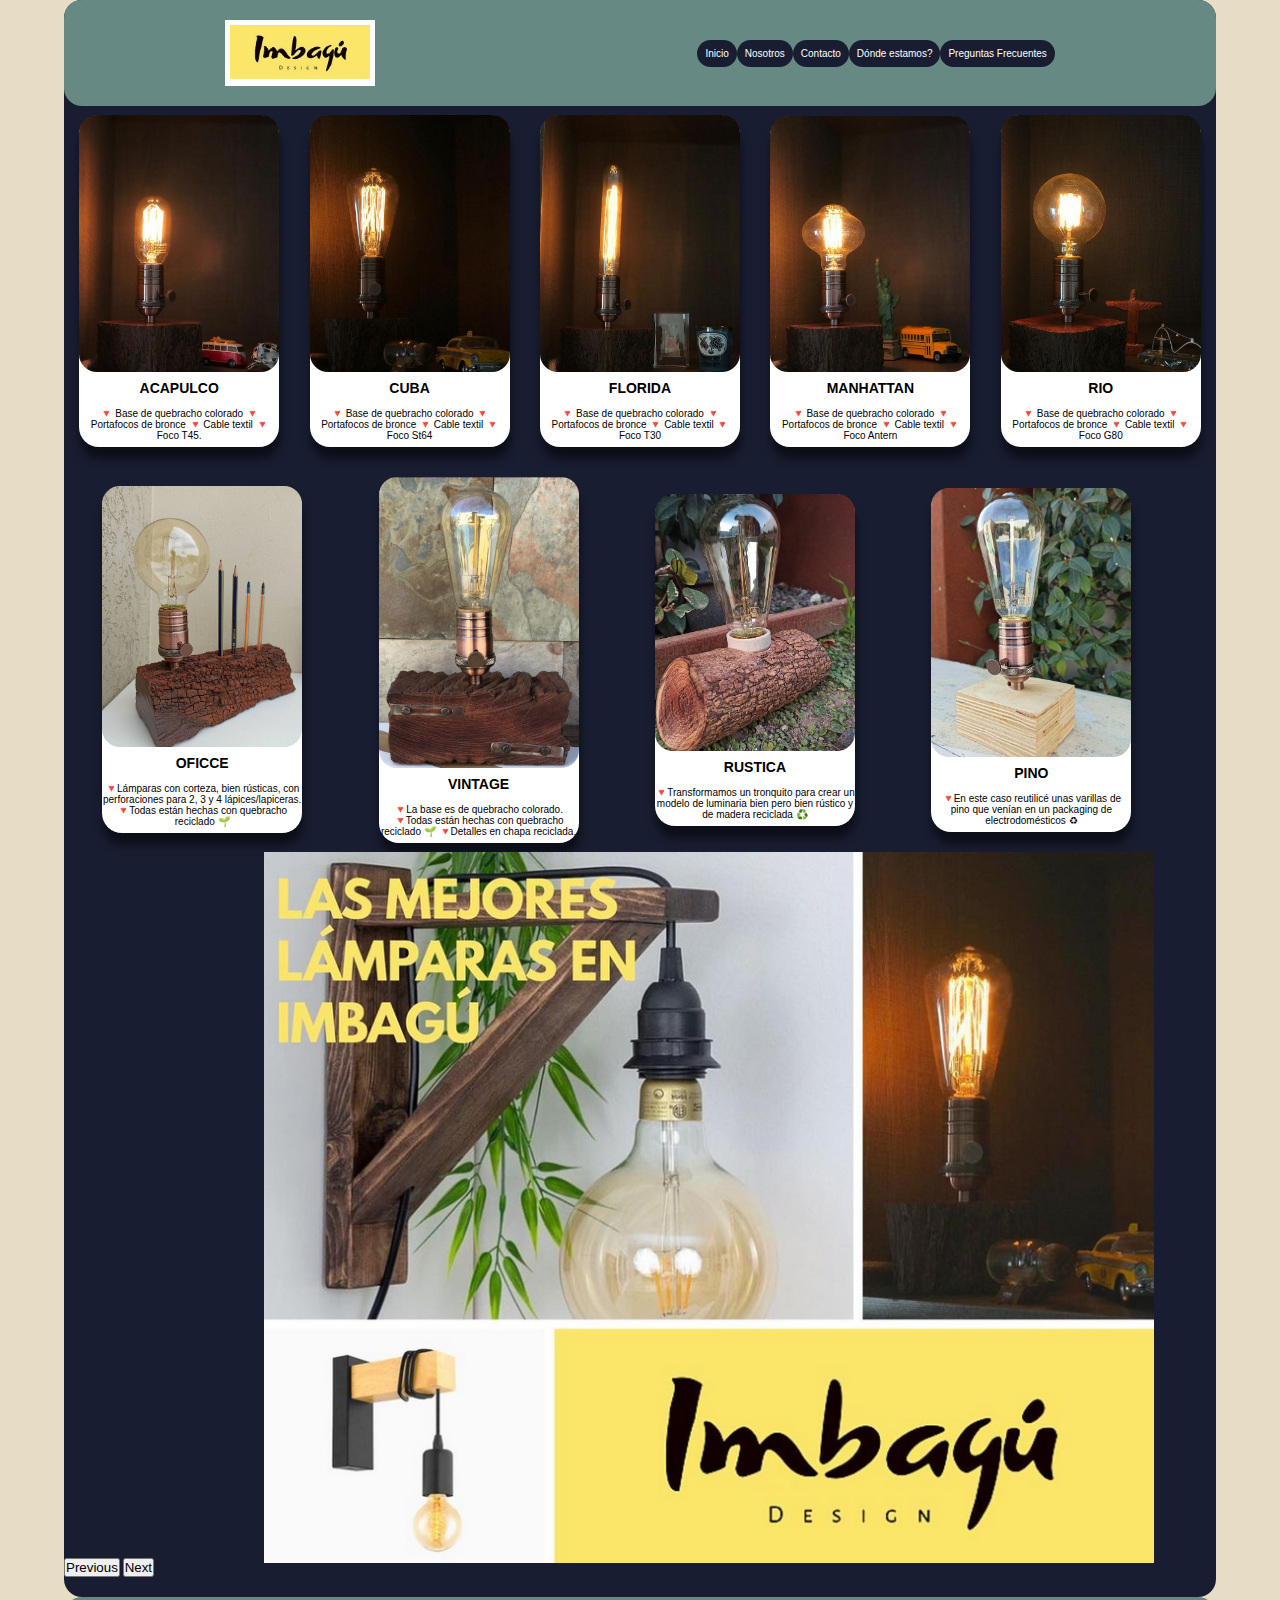
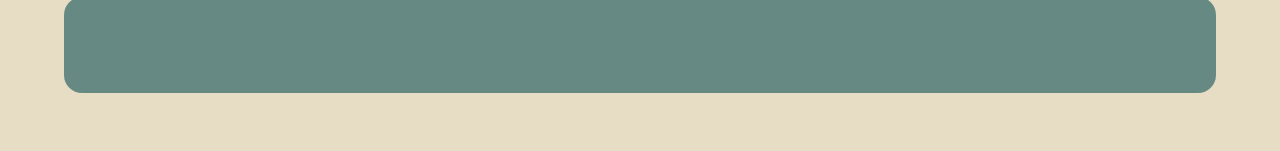
==== index.html @ 67c5f0f3 "Add files via upload" ====
<!DOCTYPE html>
<html lang="en">
<head>
    <meta charset="UTF-8">
    <meta http-equiv="X-UA-Compatible" content="IE=edge">
    <meta name="viewport" content="width=device-width, initial-scale=1.0">
    
    
    <!----------------- SEO ------------------>

    <!-- Descripcion del sitio web -->
    <meta name="description"
     content="Imbagú es un sitio web de venta de lamparas y otros articulos reciclados, su obgetivo es llegar al resto de la gente que no puede visitar el local fisico y facilitar la compra."/>
    
    <!-- Palabras clave -->
     <meta
     name="keywords"
     content="imbagu, lamparas, iluminacion, veladores, cables, focos, reciclar, reutilizar, madera, quebracho, veladores reciclados, Fabricion de luminaria con madera reciclada, cordoba,
     medio ambiente, oficina, dormitorio, android, IOS, "/>

     <!-------------------------- Open graph ------------------------------>
    <meta property="og:type" content="e-commerce">

    <!--------------------------- Open graph: title ----------------------------------------->
    <meta property="og:title" content="Imbagú design" />

    <!--------------------------- Open graph: description -------------------------->
    <meta property="og:description"
    content="Imbagú, sitio web enfocado a la venta de lamparas y otros articulos reciclados" /> 

    <!---------------------------- Open graph: image ------------------------------->
    <meta property="og:image" content="multimedia/logoimbagu.PNG">
    <!----------------------------- Open graph: Site name ------------------------------------->
    <meta  property="og:site_name" content="Imbagú Design"/>
    <!----------------------------- Open graph : Autor ----------------------------->
    <meta  property="og:autor" content="Federico Biasson">

    
    <!-- Link Aos-->
    <link rel="stylesheet" href="https://unpkg.com/aos@next/dist/aos.css" />
    <link rel="stylesheet" href="css/style.css">
    <!-- Link Bootstrap -->
    <link href="https://cdn.jsdelivr.net/npm/bootstrap@5.1.3/dist/css/bootstrap.min.css" rel="stylesheet" integrity="sha384-1BmE4kWBq78iYhFldvKuhfTAU6auU8tT94WrHftjDbrCEXSU1oBoqyl2QvZ6jIW3" crossorigin="anonymous">
    <title>Imbagú | Sitio web oficial</title>
    </head>


 <body class="bodyindex">
    <!-- Inicio Header -->
    <header class="container header">
        <div class="container--menu">
            <div class="logo">
                <li> <a href="index.html"><img src="Multimedia/logoimbagu.PNG" alt=""></a></li>
            </div>
            <nav class="container--nav">
                <ul class="nav--box">
                    <li><a href="index.html">Inicio</a></li>
                    <!--<li><a href="page/productos.html">Productos</a></li>-->
                    <li><a href="page/nosotros.html">Nosotros</a></li>
                    <li><a href="page/contacto.html">Contacto</a></li>
                    <li><a href="page/ubicacion.html">Dónde estamos?</a></li>
                    <li><a href="page/preguntas.html">Preguntas Frecuentes</a></li>
                </ul>
            </nav>
        </div>
    </header>
   <!-- Fin Header -->




   <!-- Inicio Main-->


   <main class="container main">
    <div class="container--main">
        <section class="section--box">
            <div class="section--img"> <img src="Multimedia/acapulco.PNG" alt=""></div>
            <div class="section--title">
                <h1>ACAPULCO</h1>
            </div>

            <div class="section--p">
                <p>
                    🔻 Base de quebracho colorado
            🔻 Portafocos de bronce
            🔻 Cable textil
            🔻 Foco T45.
                </p>
            </div>


        </section>

        <section class="section--box">
            <div class="section--img"> <img src="Multimedia\cuba.PNG" alt=""></div>
            <div class="section--title">
                <h1>CUBA</h1>
            </div>

            <div class="section--p">
                <p>
                    🔻 Base de quebracho colorado
            🔻 Portafocos de bronce
            🔻 Cable textil
            🔻 Foco St64
                </p>
            </div>


        </section>

        <section class="section--box">
            <div class="section--img"> <img src="Multimedia/florida.PNG" alt=""></div>
            <div class="section--title">
                <h1>FLORIDA</h1>
            </div>

            <div class="section--p">
                <p>
                    🔻 Base de quebracho colorado
                    🔻 Portafocos de bronce
                    🔻 Cable textil
                    🔻 Foco T30 
                </p>
            </div>


        </section>

        <section class="section--box">
            <div class="section--img"> <img src="Multimedia/manhattan.PNG" alt=""></div>
            <div class="section--title">
                <h1>MANHATTAN</h1>
            </div>

            <div class="section--p">
                <p>
                    🔻 Base de quebracho colorado
            🔻 Portafocos de bronce
            🔻 Cable textil
            🔻 Foco Antern
                </p>
            </div>


        </section>

        <section class="section--box">
            <div class="section--img"> <img src="Multimedia/rio.PNG" alt=""></div>
            <div class="section--title">
                <h1>RIO</h1>
            </div>

            <div class="section--p">
                <p>
                    🔻 Base de quebracho colorado
            🔻 Portafocos de bronce
            🔻 Cable textil
            🔻 Foco G80
                </p>
            </div>


        </section>

        <section class="section--box">
            <div class="section--img"> <img src="Multimedia/portalapices.PNG" alt=""></div>
            <div class="section--title">
                <h1>OFICCE</h1>
            </div>

            <div class="section--p">
                <p>
                    🔻Lámparas con corteza, bien rústicas, con perforaciones para 2, 3 y 4 lápices/lapiceras.
                    🔻Todas están hechas con quebracho reciclado 🌱
                </p>
            </div>


        </section>
        <section class="section--box">
            <div class="section--img"> <img src="Multimedia/vintage.PNG" alt=""></div>
            <div class="section--title">
                <h1>VINTAGE</h1>
            </div>

            <div class="section--p">
                <p>
                    🔻La base es de quebracho colorado. 
                    🔻Todas están hechas con quebracho reciclado 🌱
                    🔻Detalles en chapa reciclada.
                </p>
            </div>


        </section>
        <section class="section--box">
            <div class="section--img"> <img src="Multimedia/rustica.PNG" alt=""></div>
            <div class="section--title">
                <h1>RUSTICA</h1>
            </div>

            <div class="section--p">
                <p>
                    🔻Transformamos un tronquito para crear un modelo de luminaria bien pero bien rústico y de madera reciclada ♻️
                    
                </p>
            </div>


        </section>
        <section class="section--box">
            <div class="section--img"> <img src="Multimedia/pino.PNG" alt=""></div>
            <div class="section--title">
                <h1>PINO</h1>
            </div>

            <div class="section--p">
                <p>
                    🔻En este caso reutilicé unas varillas de pino que venían en un packaging de electrodomésticos ♻
                </p>
            </div>


        </section>
        <section class="section--carouselfede">
           </div id="carousel1" class="carousel slide" data-ride="carousel">
              <div id="carouselExampleControls" class="carousel slide" data-bs-ride="carousel">
                    <div class="carousel-winner">
                        <div class="carousel-item active">
                         <img src="Multimedia/carousel/publicidad.PNG" class="carousel--img1" alt="...">
                        </div>
                        <div class="carousel-item">
                         <img src="Multimedia/carousel/Captura.PNG" class="carousel--img2" alt="...">
                        </div>
                        <div class="carousel-item">
                          <img src="Multimedia/carousel/velador.PNG" class="carousel--img3" alt="...">
                        </div>
                        <div class="carousel-item">
                         <img src="Multimedia/carousel/lampara3.PNG" class="carousel--img4" alt="...">
                        </div>
                        <div class="carousel-item">
                        <img src="Multimedia/carousel/quebracho.PNG" class="carousel--img5" alt="...">
                        </div>
                    </div>
                    <button class="carousel-control-prev" type="button" data-bs-target="#carouselExampleControls" data-bs-slide="prev">
                       <span class="carousel-control-prev-icon" aria-hidden="true"></span>
                       <span class="visually-hidden">Previous</span>
                       </button>
                       <button class="carousel-control-next" type="button" data-bs-target="#carouselExampleControls" data-bs-slide="next">
                       <span class="carousel-control-next-icon" aria-hidden="true"></span>
                       <span class="visually-hidden">Next</span>
                    </button>
                
             </div>
          </div>

        </section>
     
      </div>
    </div>
   </main>

   <!-- Fin Main -->

    <!-- Inicio Footer -->

  <footer class="container footer">
    
    <nav class="footer--nav">
        <ul class="nav--box--footer">
            <li> <a href="#"><img src="multimedia/logofb.png" alt=""></a></li>
            <li> <a href="https://wa.me/543573432410/?text=Hola%20Imbagu%20quiero%20contactarme%20contigo"> <img src="multimedia/logowp.png" alt=""></a></li>
            <li> <a href="https://www.instagram.com/imbagu_design/"><img src="multimedia/logoig.png" alt=""></a></li>
        </ul>
    </nav>

   </footer>

    <!-- Fin Footer -->
    <!-- script -->
   <script src="https://unpkg.com/aos@next/dist/aos.js"></script>
   <script>
    AOS.init();
    </script>

    <script src="https://cdn.jsdelivr.net/npm/@popperjs/core@2.10.2/dist/umd/popper.min.js" integrity="sha384-7+zCNj/IqJ95wo16oMtfsKbZ9ccEh31eOz1HGyDuCQ6wgnyJNSYdrPa03rtR1zdB" crossorigin="anonymous"></script>
     <script src="https://cdn.jsdelivr.net/npm/bootstrap@5.1.3/dist/js/bootstrap.min.js" integrity="sha384-QJHtvGhmr9XOIpI6YVutG+2QOK9T+ZnN4kzFN1RtK3zEFEIsxhlmWl5/YESvpZ13" crossorigin="anonymous"></script>
 </body>
</html>
---- css/style.css ----
/* Reset de estilos */
* {
    margin: 0px;
    padding: 0px;
    box-sizing: border-box;
    text-decoration: none;
    list-style: none;
}

/* Root */
:root {
    --color--verde: #678983;
    --color--azul: #181D31;
    --color--white: #fff;
    --color--black: #000;
}

/* General */
html {
    font-size: 62.5%; /* 1rem = 10px */
}

body {
    font-family: Verdana, Geneva, Tahoma, sans-serif;
    background-color: #E6DDC4;
}

h1,h2,h3 {
    font-size: 1.4rem;
}
 /* Header */

 .header {
     padding: 2rem 0;
     border-radius: 1.8rem;
     background-color: var(--color--verde);
     position: fixed;
     top: 0;
     left: 0;
     right: 0;
 }
 
 .container {
     width: 90%;
     max-width: 120rem;
     margin: 0 auto;
 }

 .container--menu {
     display: flex;
     justify-content: space-around;
     align-items: center;
 }

 .nav--box {
    display: flex;
    justify-content: space-around;
    align-items: center;
 }

 .nav--box li a {
     color: var(--color--white);
     background-color: var(--color--azul);
     padding: 0.8rem;
     border-radius: 2rem;
 }

 .nav--box li a:hover {
     background-color: var(--color--white);
     color: var(--color--pink);
     transition: 0.5s;
 }

 .logo {
     width: 15rem;
     background-color: var(--color--white);
     border-radius: 0%;
     padding: 0.5rem;
 }

 .logo img {
     width: 100%;
     height: auto;
     color: var(--color--black);
 }
 /* Main */

 .main {
     padding: 10rem 0 2rem 0;
     background-color: var(--color--azul);
     border-radius: 1.8rem;
 }
 .container--main {
     display: flex;
     justify-content: space-around;
     align-items: center;
     flex-wrap: wrap;
 }

 .section--box {
     width: 20rem;
     display: flex;
     flex-direction: column;
     margin: 1.5rem 0;
     background-color: var(--color--white);
     border-radius: 2rem;
     box-shadow: rgb(0 0 0 / 50%) 1px 12px 10px;
 }

 .section--img {
     width: 20rem;
     height: auto;
     margin: 0 auto;
 }
 .section--box{
     margin: 15px;
     padding: 15;
 }

 .section--img img{
     width: 100%;
     height: auto;
     object-fit: cover;
     border-radius: 1.8rem;
     transition: all 0.6s;
 }
 .section--img img:hover {
     opacity: 0.5;
 }

 .section--title {
     color: var(--color--black);
     text-align: center;
     margin: 0.6rem 0;
 }

 .section--p {
     font-size: 1rem;
     color: var(--color--black);
     text-align: center;
     margin: 0.6rem 0;
 }

 /* Footer */

 .footer {
     padding: 2rem;
     background-color: var(--color--verde);
     border-radius: 1.8rem;
 }

 .container--footer {
     display: flex;
     justify-content: space-around;
     align-items: center;
     flex-wrap: wrap;
 }
 .footer--nav {
    padding: 1.25rem;
    text-align: center;
    margin: 2rem 0 0;
    box-sizing: border-box;
 }

 .nav--box--footer {
    display: flex;
    justify-content: space-around;
    align-items: center;
    flex-wrap: wrap;
 }

 .nav--box--footer li{
     padding: 0 1rem;
 }

 .nav--box--footer li a {
     color: var(--color--white);
     padding: 0.8rem;
     border-radius: 2rem;
 }
 
 .nav--box--footer li a :hover {
     background-color: var(--color--azul);  
 }
.nav--box--footer li img {
    transition: all 0.5s;
    width: 3rem;
    height: auto;
    margin: 0 auto;
}
.nav--box--footer li img :hover{
    transform: scale(1.6);
    border-radius: 2rem;
    border: 1px solid transparent;
    background-color: var(--color--white);
}

/* Carousel */
.bodypreguntas{
    font-family: Verdana, Geneva, Tahoma, sans-serif;
    background-color: #E6DDC4;
}
.bodyindex{
    font-family: Verdana, Geneva, Tahoma, sans-serif;
    background-color: #E6DDC4;
}
.sention--carouselfede{
    display: flex;
    align-items: center;
    margin: 150px;
    padding: 100px;
    
}
 .carousel-winner {
    display: flex;
    align-items: center;
    margin: 250;
    padding: 150px;
    height: 700px;
    width: 700px;
 }
 .carousel--img1{
     display: flex;
     align-items: center;
     margin-top: auto;
     padding: 50px;
     width: 990px;
    }
.carousel--img2{
    display: flex;
    align-items: center;
    margin-top: auto;
    padding: 200px;
    width: 1000px;
}
.carousel--img3{
    display: flex;
    align-items: center;
    margin-top: auto;
    padding: 250px;
    width: 950px;
}
.carousel--img4{
    display: flex;
    align-items: center;
    margin-top: auto;
    padding: 220px;
    width: 950px;
}
.carousel--img5{
    display: flex;
    align-items: center;
    margin-top: auto;
    padding: 200px;
    width: 1000px;

}

        


    /*.div .carousel-item .img1{
          
          position: absolute;
          top: 50%;
          left: 50%;
          transform: translate(-50%, -50%);
       }*/

    /* contacto */
    .miguel, .miguelangel{
        display: column;
        align-items: center;
        justify-content: center;
        color: #fff;
        text-align: center;
        
    }
.iconstore {
    margin: 10px;
    padding: 10px;
    height: 100px;
    width: 100px;
    
}
.iconcard {
    margin: 10px;
    padding: 10px;
    height: 100px;
    width: 100px;
    
}

.icon-card {
    display: block;
    margin: 0;
}
.iconowp {
    width: 20px;
    height: 20px;
}

/* Nosotros */

.title1 {
    margin: 50px;
    padding: 50px;
    color: #fff;
    text-align: center;
    justify-content: center;
    font-size: 3rem;
}
.title2 {
    margin: 50px;
    padding: 50px;
    color: #fff;
    text-align: center;
    justify-content: center;
    font-size: 2rem;
}
.parrafouno {
    margin: 50px;
    padding: 50px;
    color: #fff;
    text-align: center;
    justify-content: center;
    font-size: 2rem;
}
.imgrecicle {
    height: 100px;
    width: 100px;
}

.accordionfede {
    margin: 10px;
    padding: 50px;
}
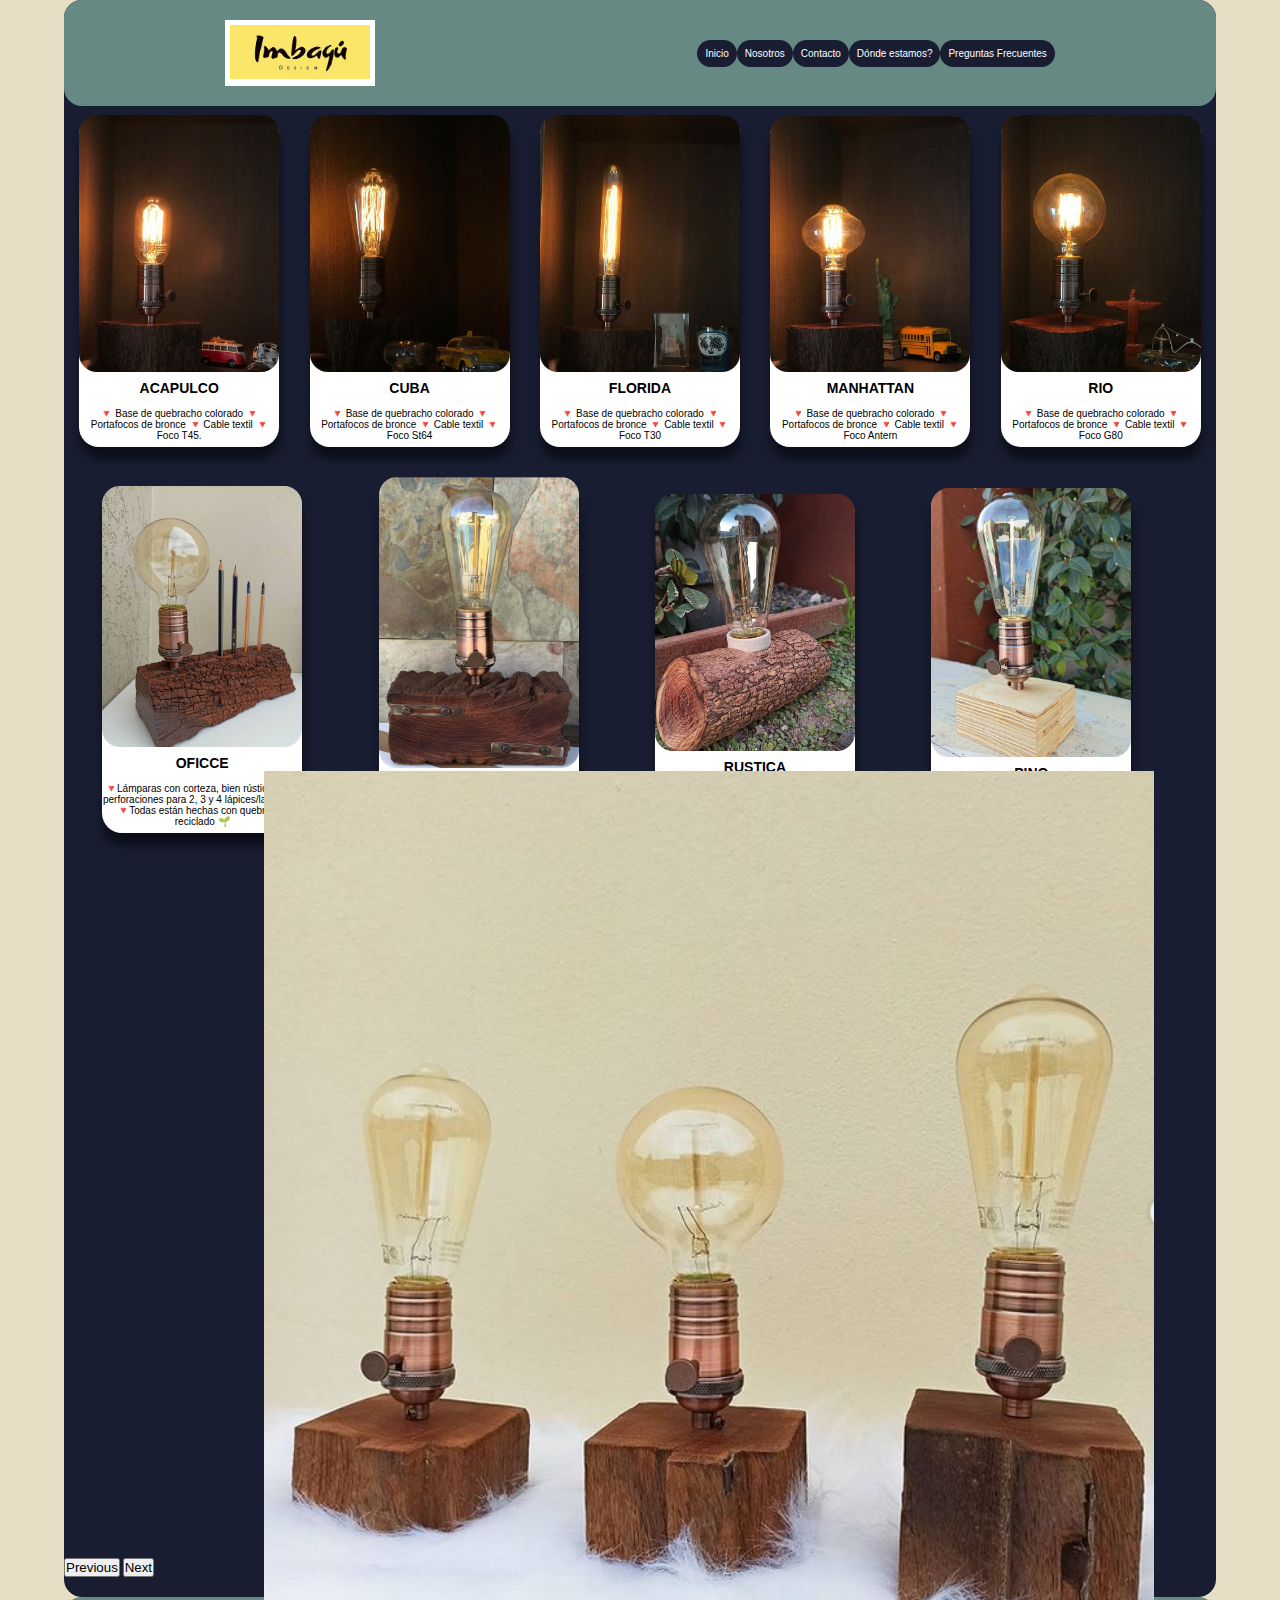
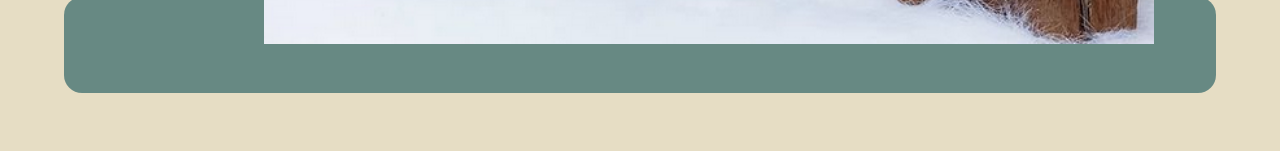
==== commit 76c39098: "Update index.html" ====
--- a/index.html
+++ b/index.html
@@ -229,10 +229,10 @@
               <div id="carouselExampleControls" class="carousel slide" data-bs-ride="carousel">
                     <div class="carousel-winner">
                         <div class="carousel-item active">
-                         <img src="Multimedia/carousel/publicidad.PNG" class="carousel--img1" alt="...">
-                        </div>
-                        <div class="carousel-item">
-                         <img src="Multimedia/carousel/Captura.PNG" class="carousel--img2" alt="...">
+                         <img src="Multimedia/carousel/Captura.PNG" class="carousel--img1" alt="...">
+                        </div>
+                        <div class="carousel-item">
+                         <img src="Multimedia/carousel/publicidad.PNG" class="carousel--img2" alt="...">
                         </div>
                         <div class="carousel-item">
                           <img src="Multimedia/carousel/velador.PNG" class="carousel--img3" alt="...">
@@ -288,4 +288,4 @@
     <script src="https://cdn.jsdelivr.net/npm/@popperjs/core@2.10.2/dist/umd/popper.min.js" integrity="sha384-7+zCNj/IqJ95wo16oMtfsKbZ9ccEh31eOz1HGyDuCQ6wgnyJNSYdrPa03rtR1zdB" crossorigin="anonymous"></script>
      <script src="https://cdn.jsdelivr.net/npm/bootstrap@5.1.3/dist/js/bootstrap.min.js" integrity="sha384-QJHtvGhmr9XOIpI6YVutG+2QOK9T+ZnN4kzFN1RtK3zEFEIsxhlmWl5/YESvpZ13" crossorigin="anonymous"></script>
  </body>
-</html>+</html>
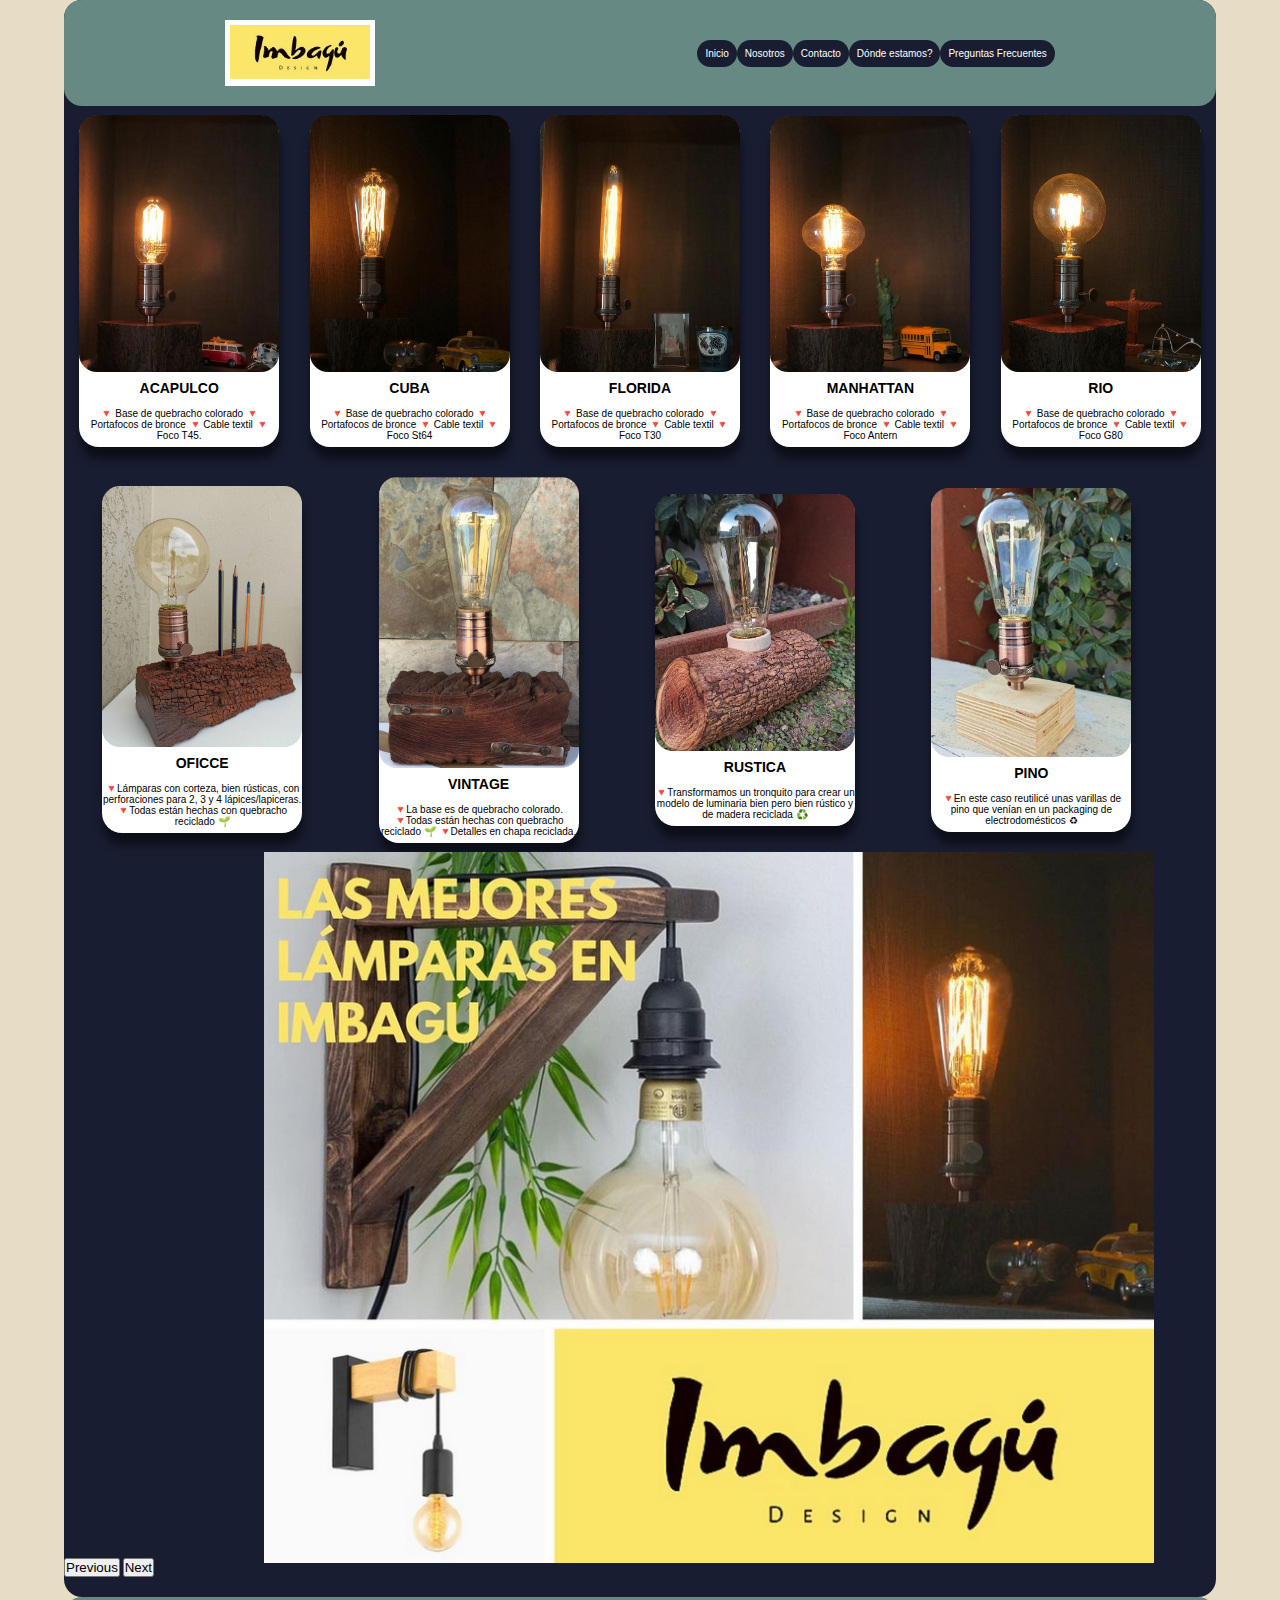
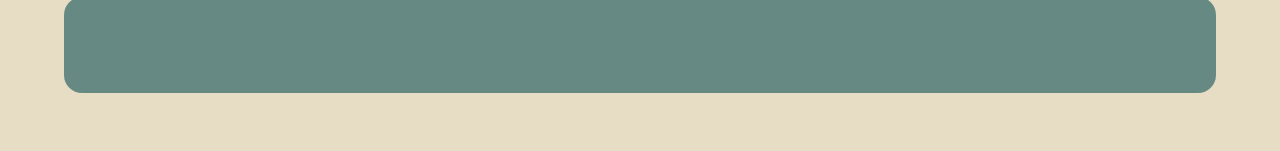
==== commit f47b0ce3: "Update index.html" ====
--- a/index.html
+++ b/index.html
@@ -228,11 +228,9 @@
            </div id="carousel1" class="carousel slide" data-ride="carousel">
               <div id="carouselExampleControls" class="carousel slide" data-bs-ride="carousel">
                     <div class="carousel-winner">
+                        
                         <div class="carousel-item active">
-                         <img src="Multimedia/carousel/Captura.PNG" class="carousel--img1" alt="...">
-                        </div>
-                        <div class="carousel-item">
-                         <img src="Multimedia/carousel/publicidad.PNG" class="carousel--img2" alt="...">
+                         <img src="Multimedia/carousel/publicidad.PNG" class="carousel--img1" alt="...">
                         </div>
                         <div class="carousel-item">
                           <img src="Multimedia/carousel/velador.PNG" class="carousel--img3" alt="...">
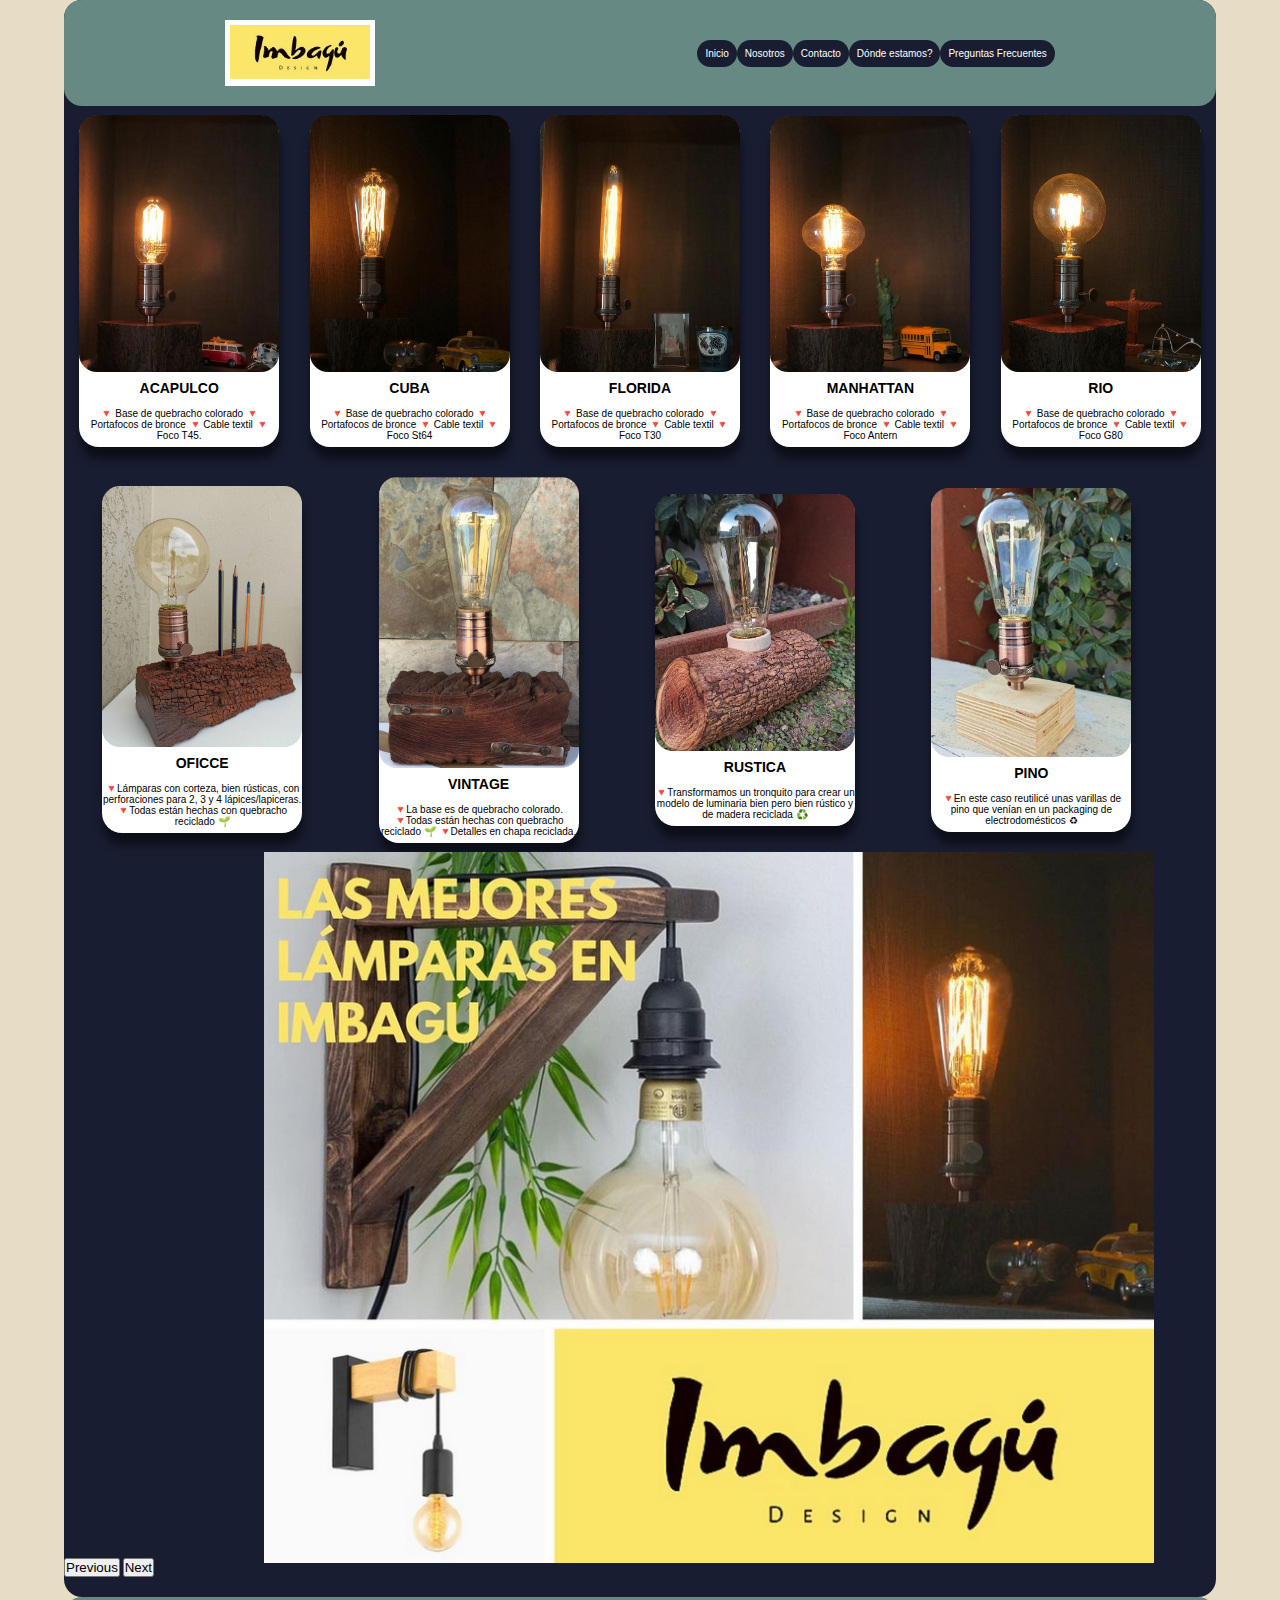
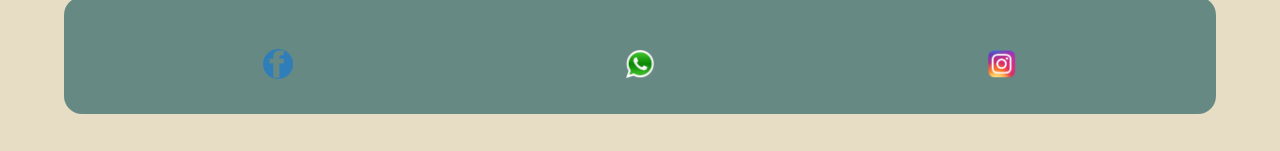
==== commit d39d67a8: "Update index.html" ====
--- a/index.html
+++ b/index.html
@@ -268,9 +268,9 @@
     
     <nav class="footer--nav">
         <ul class="nav--box--footer">
-            <li> <a href="#"><img src="multimedia/logofb.png" alt=""></a></li>
-            <li> <a href="https://wa.me/543573432410/?text=Hola%20Imbagu%20quiero%20contactarme%20contigo"> <img src="multimedia/logowp.png" alt=""></a></li>
-            <li> <a href="https://www.instagram.com/imbagu_design/"><img src="multimedia/logoig.png" alt=""></a></li>
+            <li> <a href="#"><img src="Multimedia/logofb.png" alt=""></a></li>
+            <li> <a href="https://wa.me/543573432410/?text=Hola%20Imbagu%20quiero%20contactarme%20contigo"> <img src="Multimedia/logowp.png" alt=""></a></li>
+            <li> <a href="https://www.instagram.com/imbagu_design/"><img src="Multimedia/logoig.png" alt=""></a></li>
         </ul>
     </nav>
 
